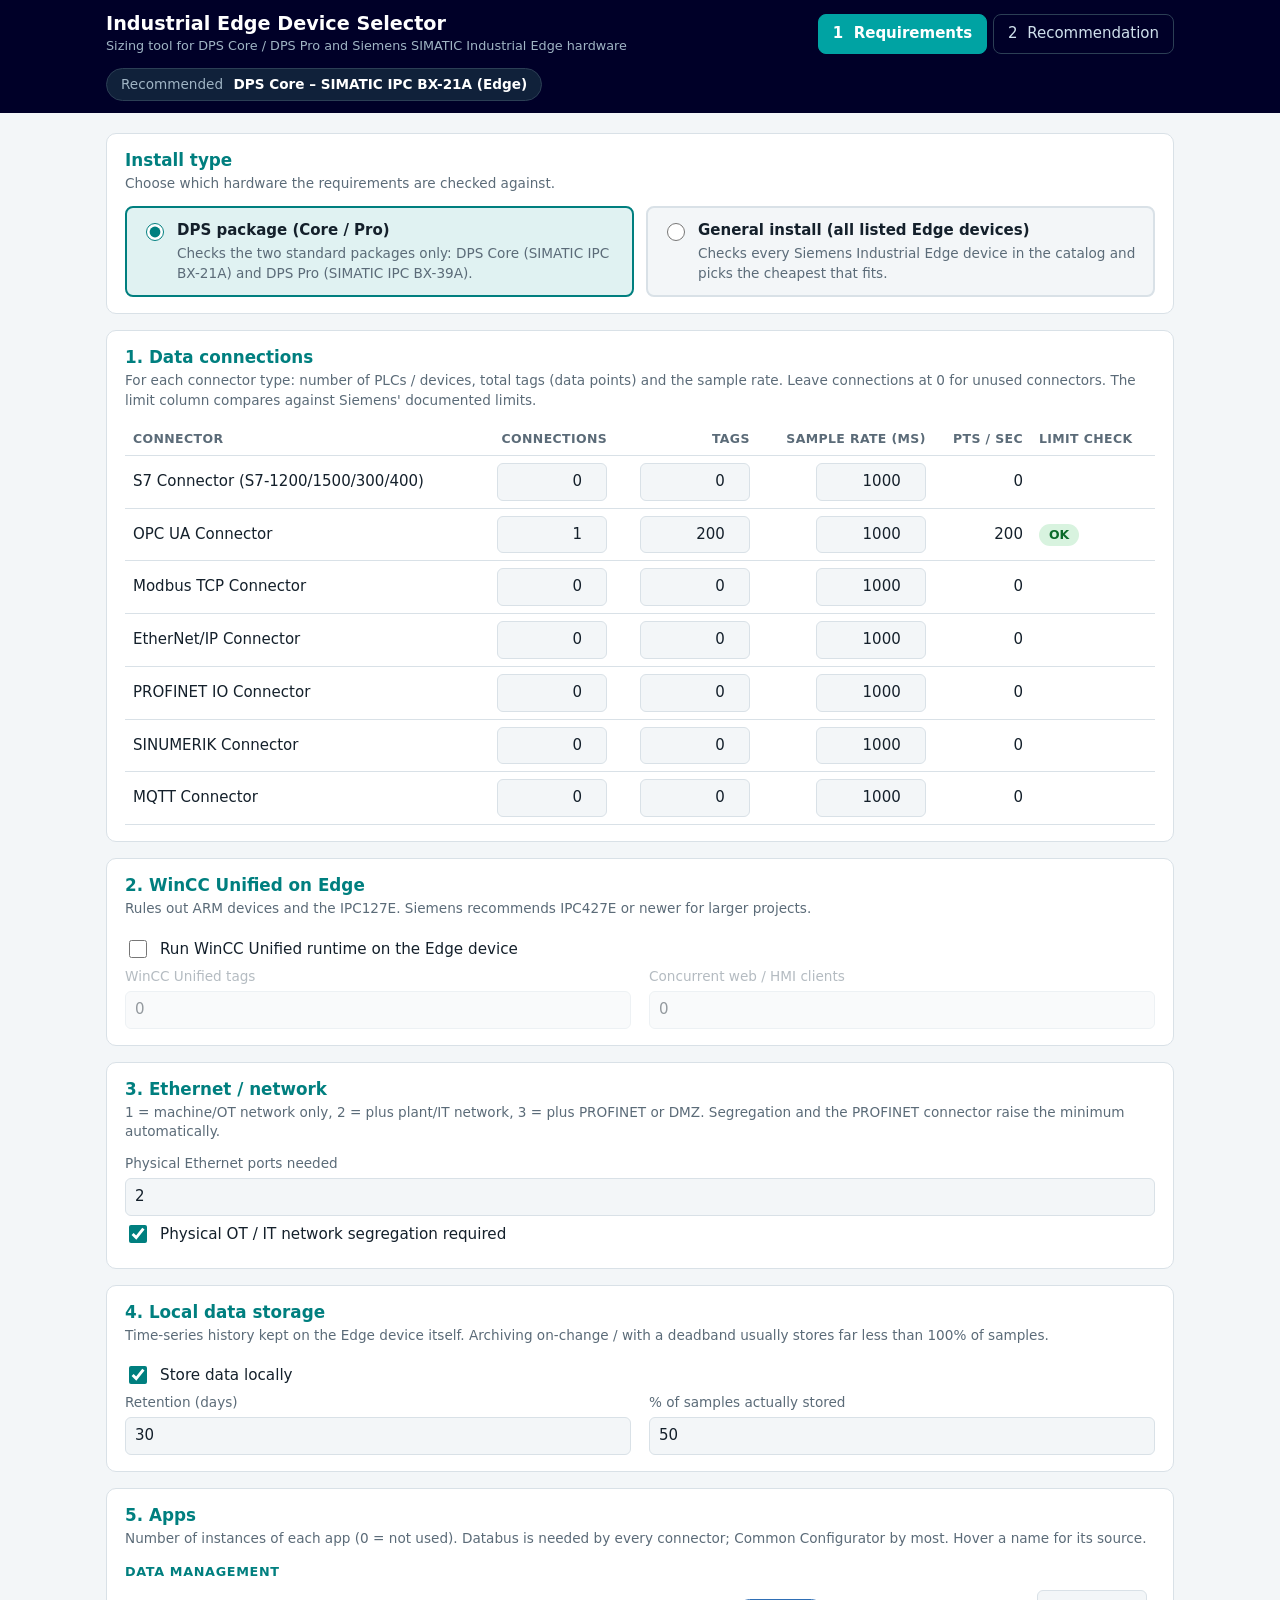
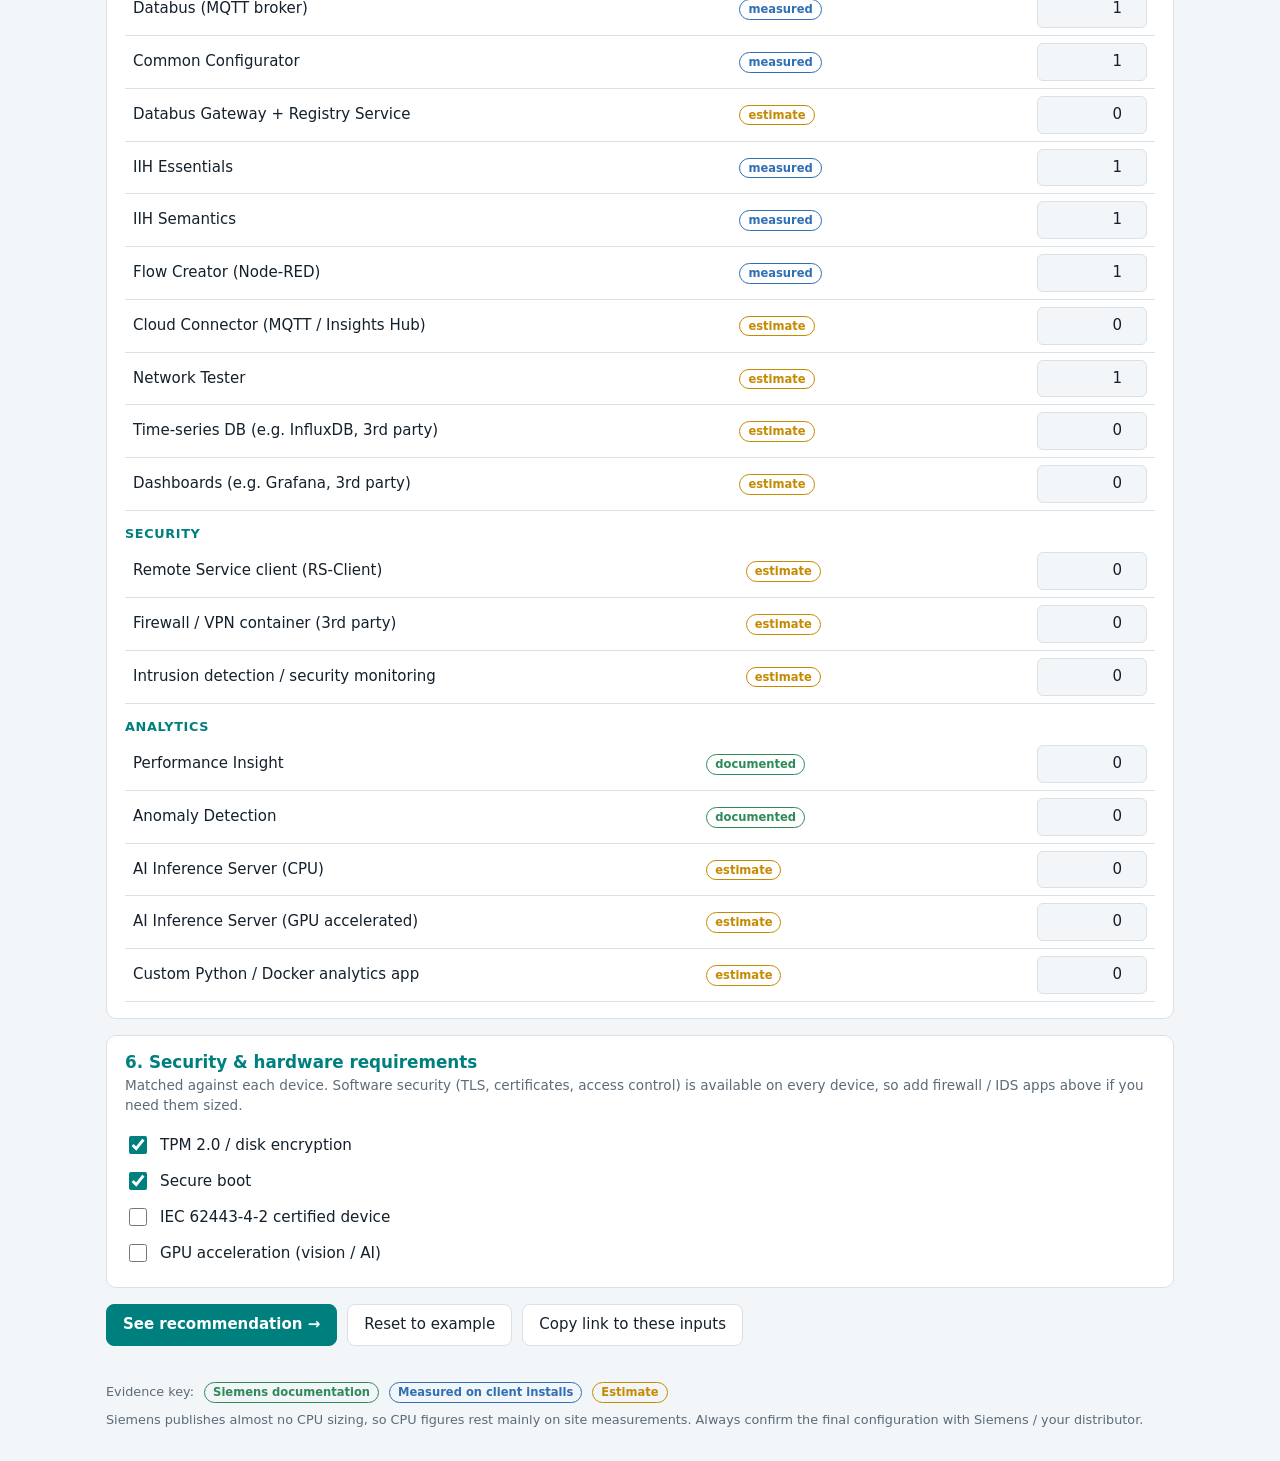
==== index.html @ 1a2e156a "Add files via upload" ====
<!doctype html>
<html lang="en">
<head>
  <meta charset="utf-8">
  <meta name="viewport" content="width=device-width, initial-scale=1">
  <title>Industrial Edge Device Selector</title>
  <meta name="robots" content="noindex, nofollow">
  <link rel="stylesheet" href="css/style.css">
</head>
<body>
  <header class="top">
    <div class="top-inner">
      <div class="brand">
        <h1>Industrial Edge Device Selector</h1>
        <p>Sizing tool for DPS Core / DPS Pro and Siemens SIMATIC Industrial Edge hardware</p>
      </div>
      <nav class="tabs" role="tablist" aria-label="Pages">
        <button class="tab" role="tab" id="tab-req" aria-controls="page-req" aria-selected="true">1&nbsp; Requirements</button>
        <button class="tab" role="tab" id="tab-rec" aria-controls="page-rec" aria-selected="false">2&nbsp; Recommendation</button>
      </nav>
      <div class="pill" id="live-pill" title="Live result - updates as you type">
        <span class="pill-label">Recommended</span>
        <strong id="live-device">...</strong>
      </div>
    </div>
  </header>

  <main>
    <section id="page-req" role="tabpanel" aria-labelledby="tab-req"></section>
    <section id="page-rec" role="tabpanel" aria-labelledby="tab-rec" hidden></section>
  </main>

  <footer class="foot">
    <span>Evidence key:</span>
    <span class="ev ev-siemens">Siemens documentation</span>
    <span class="ev ev-field">Measured on client installs</span>
    <span class="ev ev-estimate">Estimate</span>
    <span class="foot-note">Siemens publishes almost no CPU sizing, so CPU figures rest mainly on site measurements. Always confirm the final configuration with Siemens / your distributor.</span>
  </footer>

  <script type="module" src="js/app.js"></script>
</body>
</html>
---- css/style.css ----
:root {
  --bg: #f3f6f8;
  --card: #ffffff;
  --ink: #14202b;
  --muted: #5b6b78;
  --line: #d9e1e7;
  --teal: #007f7f;
  --teal-soft: #e0f2f2;
  --navy: #000028;
  --pass-bg: #d8f3df;
  --pass-ink: #0b6b2a;
  --fail-bg: #fde0e0;
  --fail-ink: #a31515;
  --na-bg: #eceff2;
  --na-ink: #6b7885;
  --warn-bg: #fff3cd;
  --warn-ink: #7a5600;
  --siemens: #2e8b57;
  --field: #2f6fb5;
  --estimate: #c58a00;
  --radius: 10px;
}
@media (prefers-color-scheme: dark) {
  :root {
    --bg: #0e151b;
    --card: #17212a;
    --ink: #e6edf2;
    --muted: #9aa9b5;
    --line: #2a3945;
    --teal: #3cc4c4;
    --teal-soft: #12363a;
    --navy: #050b12;
    --pass-bg: #123a22;
    --pass-ink: #7be19b;
    --fail-bg: #471818;
    --fail-ink: #ff9a9a;
    --na-bg: #222d36;
    --na-ink: #8fa0ad;
    --warn-bg: #3d3210;
    --warn-ink: #f2cd6b;
    --siemens: #5fd08a;
    --field: #6fb0f2;
    --estimate: #e8b44a;
  }
}
* { box-sizing: border-box; }
html, body { margin: 0; }
body {
  font-family: "Segoe UI", system-ui, -apple-system, Arial, sans-serif;
  font-size: 15px;
  line-height: 1.45;
  background: var(--bg);
  color: var(--ink);
}
h1, h2, h3 { margin: 0; line-height: 1.2; }

/* ---------- header ---------- */
.top { background: var(--navy); color: #fff; position: sticky; top: 0; z-index: 10; }
.top-inner {
  max-width: 1100px; margin: 0 auto; padding: 12px 16px;
  display: flex; flex-wrap: wrap; align-items: center; gap: 12px 24px;
}
.brand h1 { font-size: 1.2rem; font-weight: 600; }
.brand p { margin: 2px 0 0; font-size: 0.8rem; color: #9fb4c4; }
.tabs { display: flex; gap: 6px; margin-left: auto; }
.tab {
  font: inherit; color: #cfe0ec; background: transparent; border: 1px solid #2c3f55;
  padding: 8px 14px; border-radius: 8px; cursor: pointer;
}
.tab:hover { background: #10213a; }
.tab[aria-selected="true"] { background: #00a3a3; border-color: #00a3a3; color: #fff; font-weight: 600; }
.tab:focus-visible, button:focus-visible, input:focus-visible, select:focus-visible { outline: 3px solid #7fd6d6; outline-offset: 2px; }
.pill { background: #10213a; border: 1px solid #2c3f55; border-radius: 999px; padding: 6px 14px; font-size: 0.85rem; max-width: 100%; }
.pill-label { color: #9fb4c4; margin-right: 6px; }

main { max-width: 1100px; margin: 0 auto; padding: 20px 16px 8px; }
[hidden] { display: none !important; }

/* ---------- cards & forms ---------- */
.card {
  background: var(--card); border: 1px solid var(--line); border-radius: var(--radius);
  padding: 16px 18px; margin-bottom: 16px;
}
.card h2 { font-size: 1.05rem; color: var(--teal); margin-bottom: 4px; }
.card .hint { color: var(--muted); font-size: 0.85rem; margin: 0 0 12px; }
.grid { display: grid; gap: 12px 18px; grid-template-columns: repeat(auto-fit, minmax(210px, 1fr)); }
.field { display: flex; flex-direction: column; gap: 4px; }
.field > span, .field > label { font-size: 0.85rem; color: var(--muted); }
input[type="number"], select {
  font: inherit; color: var(--ink); background: var(--bg); border: 1px solid var(--line);
  border-radius: 6px; padding: 7px 9px; width: 100%;
}
input[type="number"]:focus, select:focus { border-color: var(--teal); }
.switch { display: flex; align-items: center; gap: 10px; cursor: pointer; font-size: 0.95rem; padding: 6px 0; }
.switch input { width: 18px; height: 18px; accent-color: var(--teal); }
.disabled-block { opacity: 0.45; pointer-events: none; }

table { width: 100%; border-collapse: collapse; }
th, td { text-align: left; padding: 7px 8px; border-bottom: 1px solid var(--line); vertical-align: middle; }
th { font-size: 0.78rem; text-transform: uppercase; letter-spacing: 0.03em; color: var(--muted); font-weight: 600; white-space: nowrap; }
td.num, th.num { text-align: right; }
td input[type="number"] { max-width: 110px; text-align: right; }
.table-wrap { overflow-x: auto; }
.app-cat { font-size: 0.8rem; text-transform: uppercase; letter-spacing: 0.05em; color: var(--teal); font-weight: 700; margin: 14px 0 2px; }

/* ---------- install type ---------- */
.mode-grid { display: grid; gap: 12px; grid-template-columns: repeat(auto-fit, minmax(260px, 1fr)); }
.mode-option {
  display: flex; gap: 10px; align-items: flex-start; cursor: pointer;
  border: 2px solid var(--line); border-radius: 8px; padding: 12px 14px; background: var(--bg);
}
.mode-option:has(input:checked) { border-color: var(--teal); background: var(--teal-soft); }
.mode-option input { margin-top: 3px; accent-color: var(--teal); width: 18px; height: 18px; flex: none; }
.mode-body { display: flex; flex-direction: column; gap: 2px; }
.mode-body span { font-size: 0.85rem; color: var(--muted); }
.mode-tag {
  display: inline-block; font-size: 0.75rem; font-weight: 600; color: var(--teal);
  border: 1px solid var(--teal); border-radius: 999px; padding: 1px 10px; margin-bottom: 8px;
}

/* ---------- chips ---------- */
.chip {
  display: inline-block; border-radius: 999px; padding: 2px 10px; font-size: 0.78rem; font-weight: 600; white-space: nowrap;
}
.chip.PASS, .chip.OK, .chip.SUITABLE { background: var(--pass-bg); color: var(--pass-ink); }
.chip.FAIL, .chip.EXCEEDS, .chip.NOT { background: var(--fail-bg); color: var(--fail-ink); }
.chip.NA, .chip.none { background: var(--na-bg); color: var(--na-ink); }
.ev { display: inline-block; font-size: 0.72rem; font-weight: 600; padding: 1px 8px; border-radius: 999px; border: 1px solid currentColor; white-space: nowrap; }
.ev-siemens { color: var(--siemens); }
.ev-field { color: var(--field); }
.ev-estimate { color: var(--estimate); }

/* ---------- actions ---------- */
.actions { display: flex; flex-wrap: wrap; gap: 10px; margin: 8px 0 20px; }
.btn {
  font: inherit; cursor: pointer; border-radius: 8px; padding: 9px 16px; border: 1px solid var(--line);
  background: var(--card); color: var(--ink);
}
.btn:hover { border-color: var(--teal); }
.btn.primary { background: var(--teal); border-color: var(--teal); color: #fff; font-weight: 600; }
.btn.primary:hover { filter: brightness(1.08); }
.toast { color: var(--muted); font-size: 0.85rem; align-self: center; }

/* ---------- recommendation ---------- */
.hero { border-left: 6px solid var(--teal); }
.hero.none { border-left-color: var(--fail-ink); }
.hero .label { font-size: 0.8rem; text-transform: uppercase; letter-spacing: 0.06em; color: var(--muted); }
.hero .device { font-size: 1.7rem; font-weight: 700; margin: 2px 0 6px; }
.hero .sub { color: var(--muted); }
.tiles { display: grid; gap: 12px; grid-template-columns: repeat(auto-fit, minmax(170px, 1fr)); margin-top: 14px; }
.tile { background: var(--bg); border: 1px solid var(--line); border-radius: 8px; padding: 10px 12px; }
.tile .k { font-size: 0.75rem; text-transform: uppercase; letter-spacing: 0.05em; color: var(--muted); }
.tile .v { font-size: 1.25rem; font-weight: 700; }
.tile .s { font-size: 0.78rem; color: var(--muted); }
.callout { border-radius: 8px; padding: 10px 14px; margin: 12px 0 0; font-size: 0.92rem; }
.callout.warn { background: var(--warn-bg); color: var(--warn-ink); }
.callout.info { background: var(--teal-soft); color: var(--ink); }
.callout ul { margin: 4px 0 0 18px; padding: 0; }
.bar { height: 7px; background: var(--line); border-radius: 4px; overflow: hidden; min-width: 70px; }
.bar > i { display: block; height: 100%; background: var(--teal); }
.bar.over > i { background: var(--fail-ink); }
.util { font-size: 0.78rem; color: var(--muted); }
tr.winner td { background: var(--teal-soft); }
.reasons { color: var(--fail-ink); font-size: 0.82rem; }
details summary { cursor: pointer; color: var(--teal); font-weight: 600; padding: 4px 0; }
.foot {
  max-width: 1100px; margin: 0 auto; padding: 8px 16px 32px; display: flex; flex-wrap: wrap; gap: 8px 10px; align-items: center;
  font-size: 0.8rem; color: var(--muted);
}
.foot-note { flex-basis: 100%; }

@media (max-width: 700px) {
  .top { position: static; }
  .brand p { display: none; }
  .tabs { margin-left: 0; width: 100%; }
  .tab { flex: 1; }
  .hero .device { font-size: 1.3rem; }
}
@media print {
  .top, .actions, .foot, #page-req, .tabs { display: none !important; }
  #page-rec { display: block !important; }
  body { background: #fff; color: #000; }
  .card { break-inside: avoid; border-color: #bbb; }
}
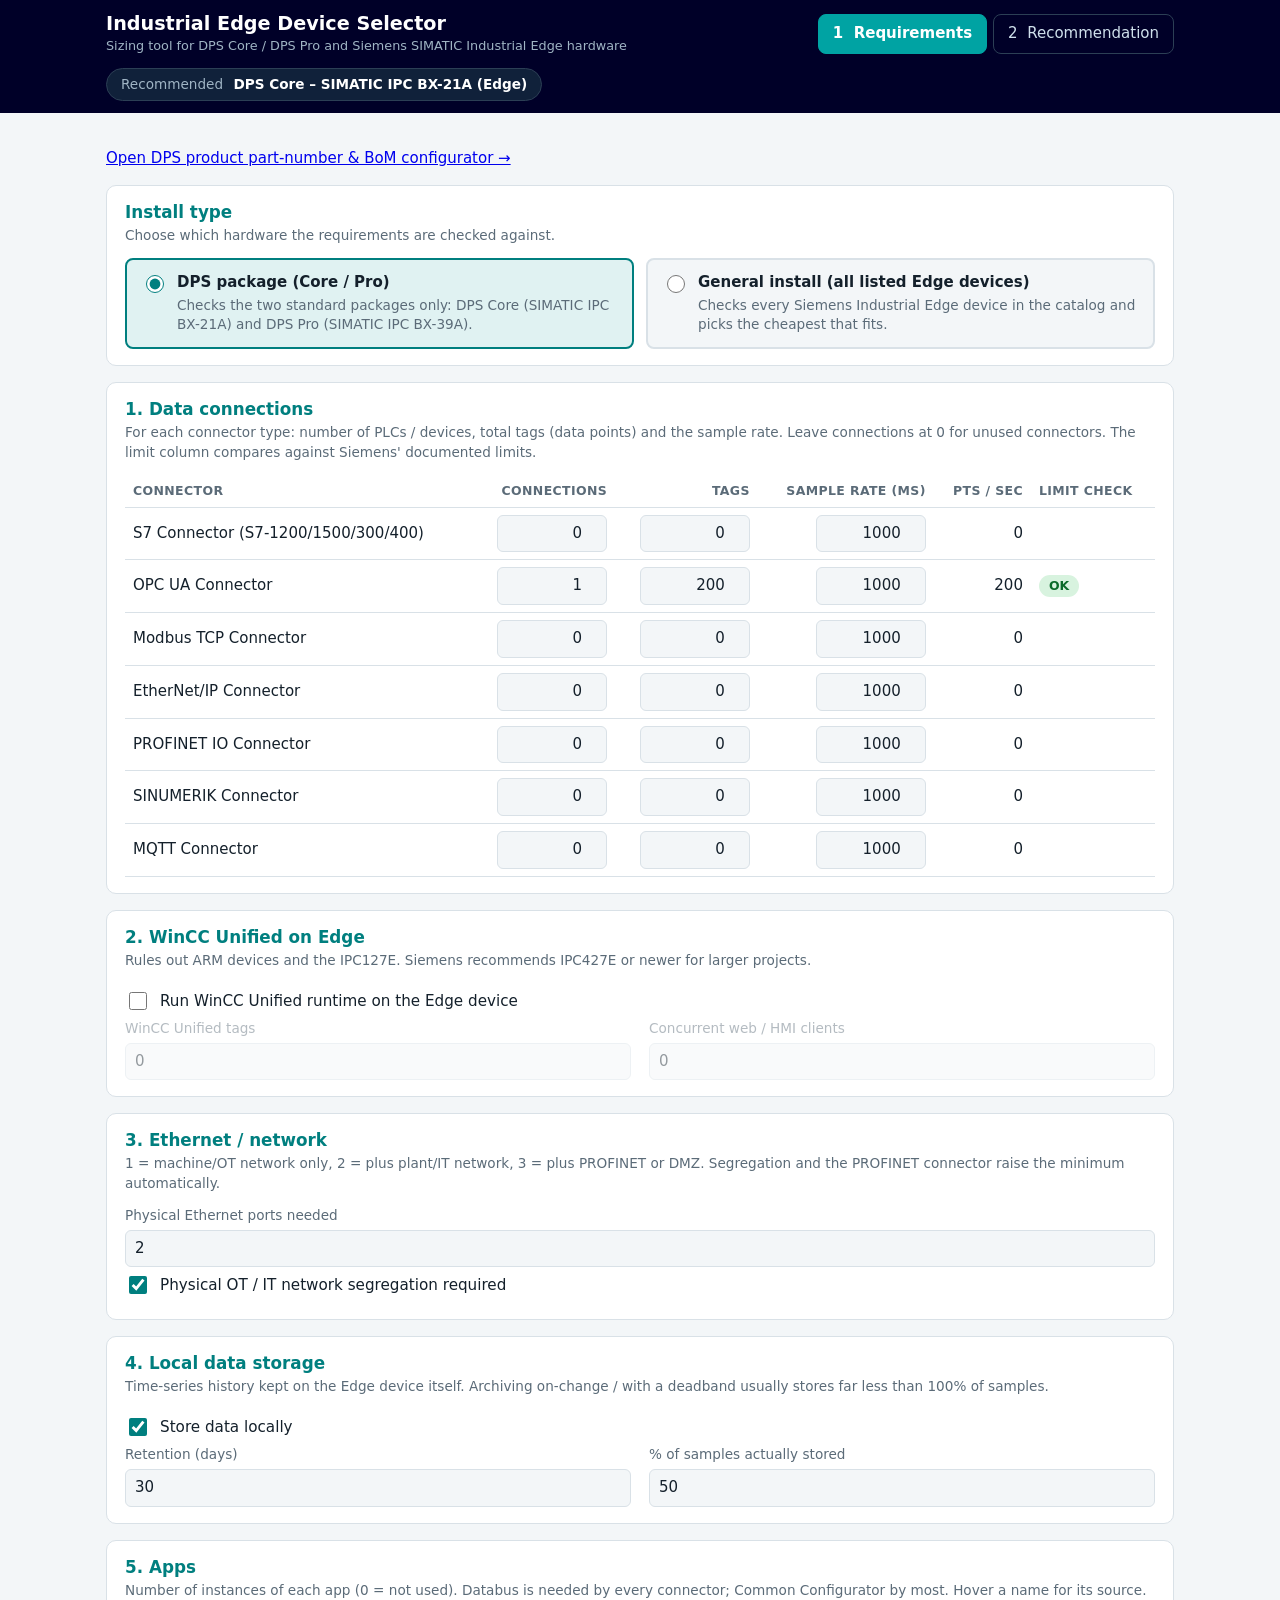
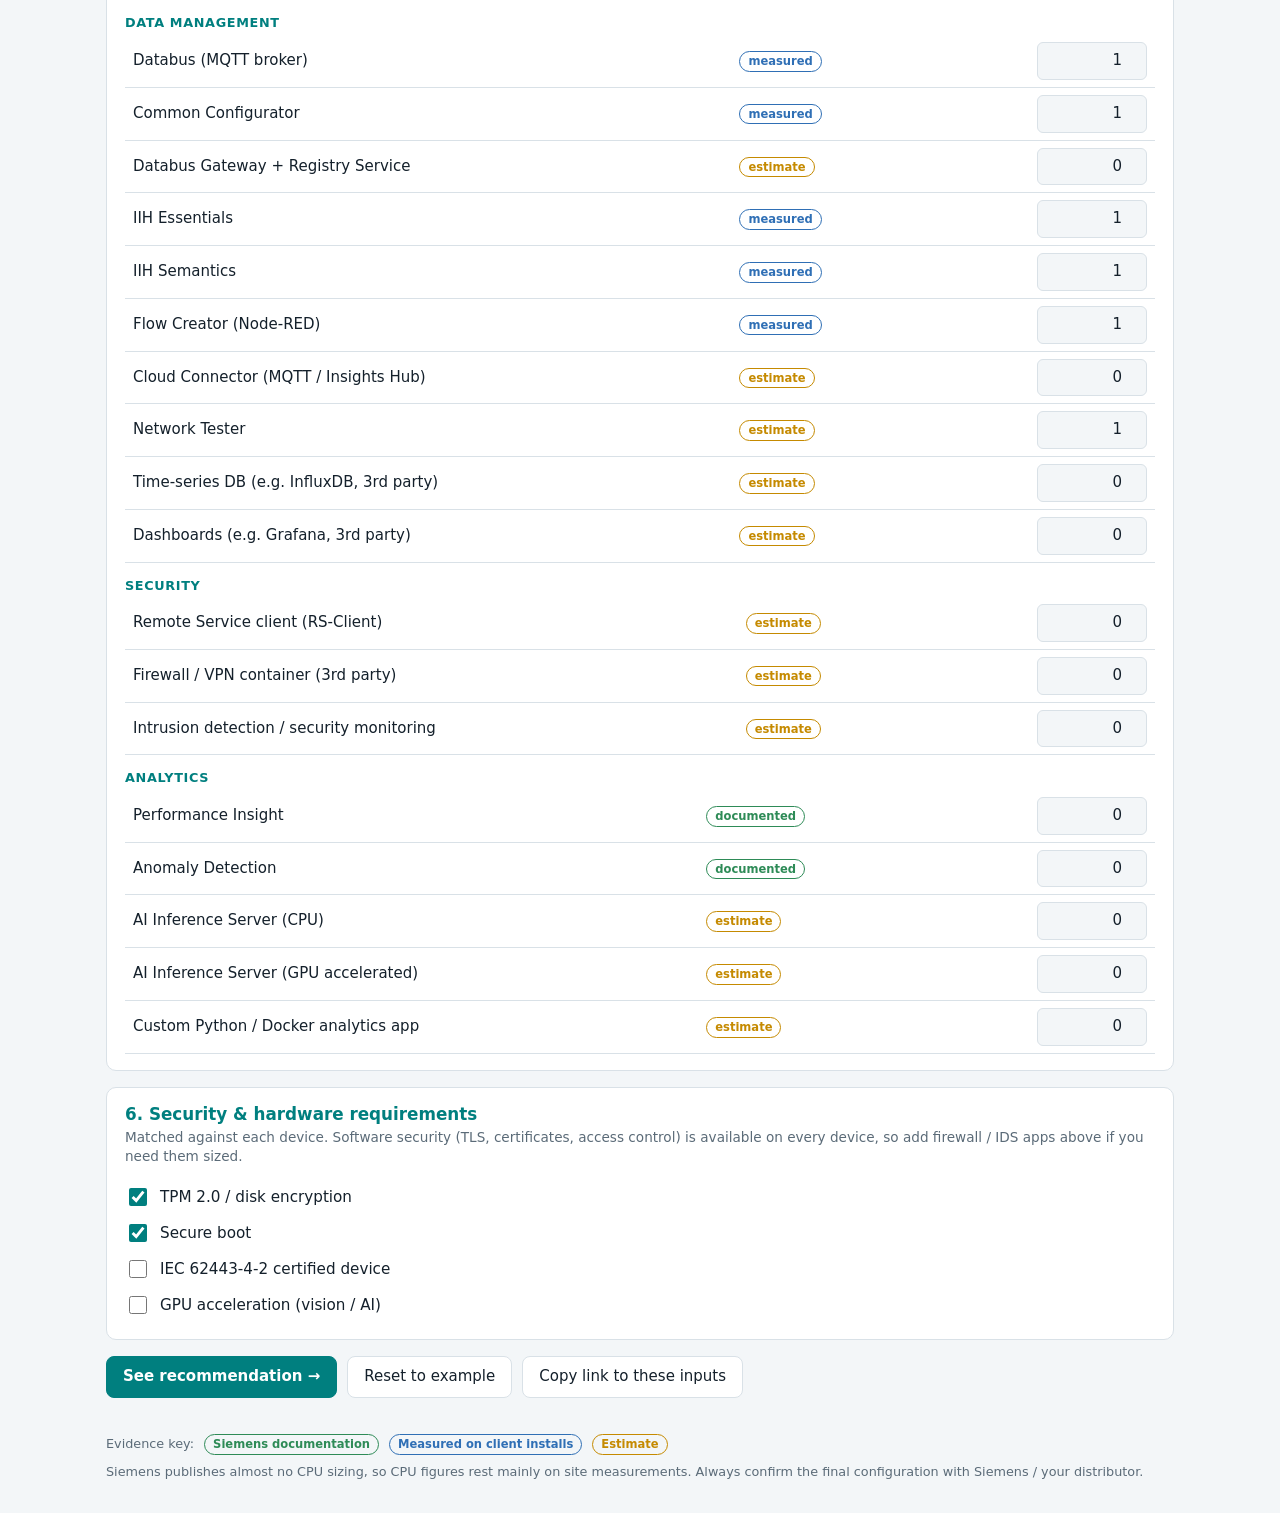
==== commit e00c61e2: "Add DPS product configuration wizard with draft BoM and batch costing" ====
--- a/index.html
+++ b/index.html
@@ -26,6 +26,7 @@
   </header>
 
   <main>
+    <p><a href="product-configurator/">Open DPS product part-number &amp; BoM configurator →</a></p>
     <section id="page-req" role="tabpanel" aria-labelledby="tab-req"></section>
     <section id="page-rec" role="tabpanel" aria-labelledby="tab-rec" hidden></section>
   </main>
